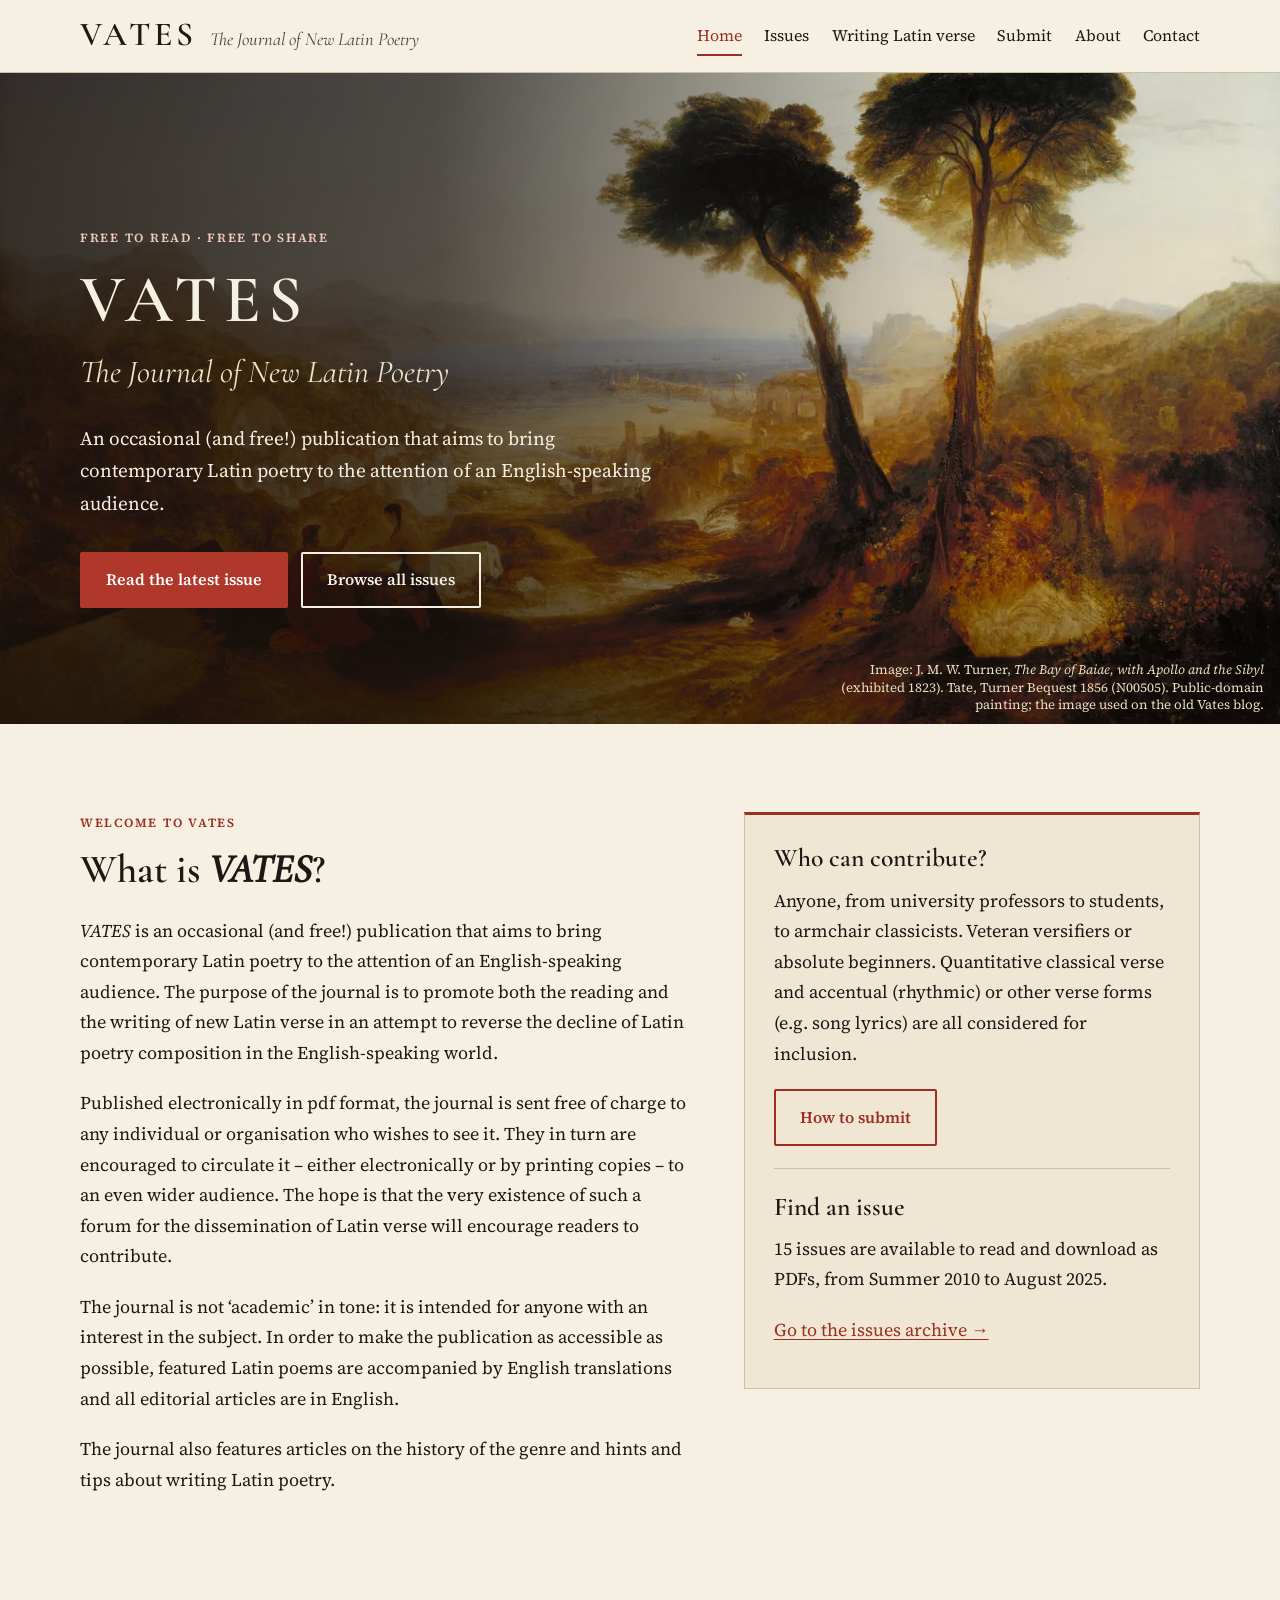
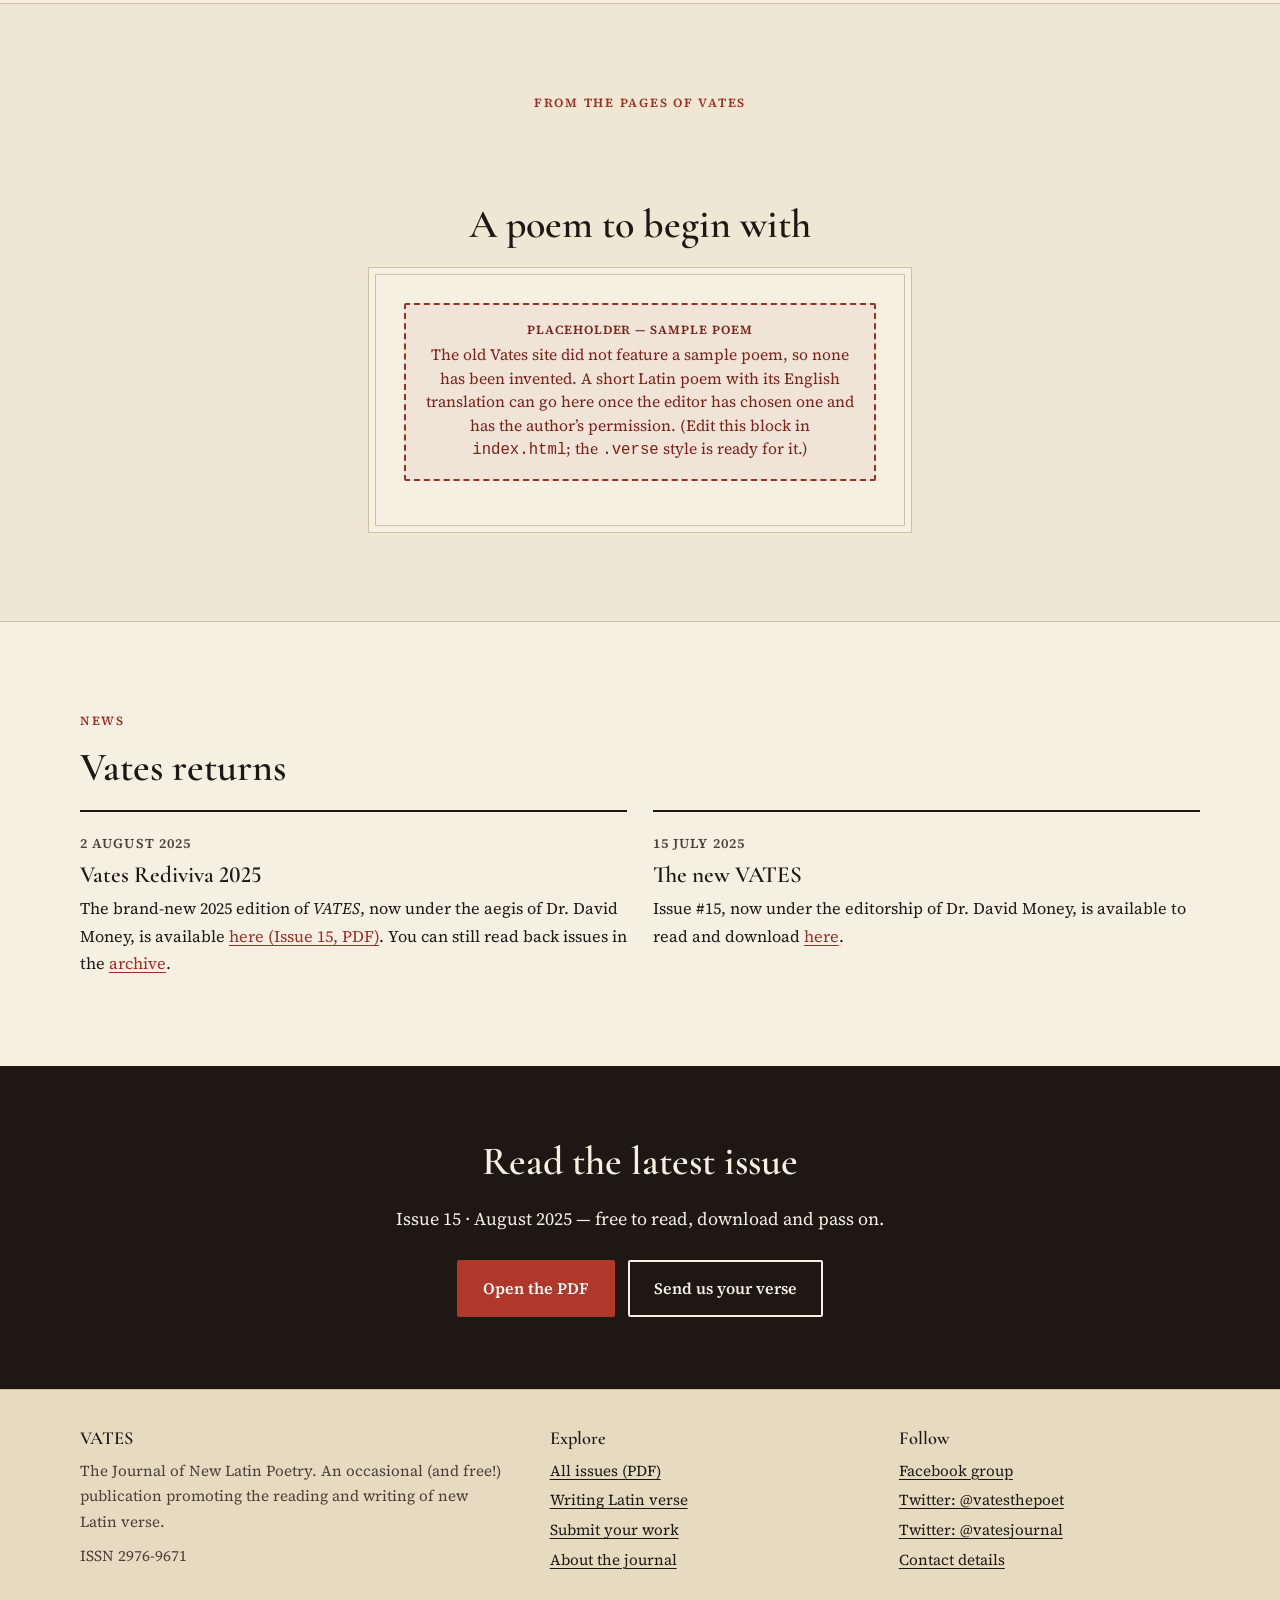
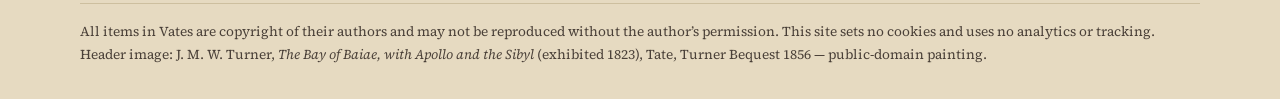
==== index.html @ af4d4848 "Initial commit: VATES static site" ====
<!doctype html>
<html lang="en">
<head>
<meta charset="utf-8">
<meta name="viewport" content="width=device-width, initial-scale=1">
<title>VATES: The Journal of New Latin Poetry</title>
<meta name="description" content="VATES is an occasional, free journal bringing contemporary Latin poetry to an English-speaking audience. Read and download every issue as a PDF.">
<meta property="og:title" content="VATES: The Journal of New Latin Poetry">
<meta property="og:description" content="VATES is an occasional, free journal bringing contemporary Latin poetry to an English-speaking audience. Read and download every issue as a PDF.">
<meta property="og:type" content="website">
<meta property="og:image" content="img/baiae-og.jpg">
<meta name="theme-color" content="#9c2f22">
<link rel="icon" href="favicon.svg" type="image/svg+xml">
<link rel="preload" href="fonts/CormorantGaramond-normal-600-latin.woff2" as="font" type="font/woff2" crossorigin>
<link rel="stylesheet" href="css/style.css">
</head>
<body>
<a class="skip" href="#main">Skip to content</a>
<header class="site-header">
  <div class="wrap">
    <a class="brand" href="index.html" aria-label="VATES: The Journal of New Latin Poetry — home"><b>VATES</b><span>The Journal of New Latin Poetry</span></a>
    <nav class="site-nav" aria-label="Main"><ul><li><a href="index.html" aria-current="page">Home</a></li><li><a href="issues.html">Issues</a></li><li><a href="writing-latin-verse.html">Writing Latin verse</a></li><li><a href="contribute.html">Submit</a></li><li><a href="about.html">About</a></li><li><a href="contact.html">Contact</a></li></ul></nav>
  </div>
</header>

<main id="main">
<section class="hero" aria-labelledby="hero-title">
  <picture>
    <source type="image/webp" srcset="img/baiae-800.webp 800w, img/baiae-1600.webp 1600w, img/baiae-2400.webp 2400w" sizes="100vw">
    <img class="bg" src="img/baiae-1600.jpg" srcset="img/baiae-800.jpg 800w, img/baiae-1600.jpg 1600w, img/baiae-2400.jpg 2400w" sizes="100vw" alt="" width="2400" height="1470" fetchpriority="high">
  </picture>
  <div class="wrap">
    <p class="eyebrow">Free to read &middot; Free to share</p>
    <h1 id="hero-title">VATES</h1>
    <p class="sub">The Journal of New Latin Poetry</p>
    <p class="lede">An occasional (and free!) publication that aims to bring contemporary Latin poetry to the attention of an English-speaking audience.</p>
    <div class="btns">
      <a class="btn" href="issues/vates-issue-15.pdf" data-latest-link>Read the latest issue</a>
      <a class="btn ghost" href="issues.html">Browse all issues</a>
    </div>
  </div>
  <p class="credit">Image: J.&nbsp;M.&nbsp;W. Turner, <em>The Bay of Baiae, with Apollo and the Sibyl</em> (exhibited 1823). Tate, Turner Bequest 1856 (N00505). Public-domain painting; the image used on the old Vates blog.</p>
</section>

<section class="section" id="what">
  <div class="wrap two-col">
    <div>
      <p class="eyebrow">Welcome to VATES</p>
      <h2>What is <em>VATES</em>?</h2>
      <p><em>VATES</em> is an occasional (and free!) publication that aims to bring contemporary Latin poetry to the attention of an English-speaking audience. The purpose of the journal is to promote both the reading and the writing of new Latin verse in an attempt to reverse the decline of Latin poetry composition in the English-speaking world.</p>
      <p>Published electronically in pdf format, the journal is sent free of charge to any individual or organisation who wishes to see it. They in turn are encouraged to circulate it &ndash; either electronically or by printing copies &ndash; to an even wider audience. The hope is that the very existence of such a forum for the dissemination of Latin verse will encourage readers to contribute.</p>
      <p>The journal is not &lsquo;academic&rsquo; in tone: it is intended for anyone with an interest in the subject. In order to make the publication as accessible as possible, featured Latin poems are accompanied by English translations and all editorial articles are in English.</p>
      <p>The journal also features articles on the history of the genre and hints and tips about writing Latin poetry.</p>
    </div>
    <aside class="panel" aria-labelledby="who">
      <h3 id="who">Who can contribute?</h3>
      <p>Anyone, from university professors to students, to armchair classicists. Veteran versifiers or absolute beginners. Quantitative classical verse and accentual (rhythmic) or other verse forms (e.g. song lyrics) are all considered for inclusion.</p>
      <p><a class="btn ghost" href="contribute.html">How to submit</a></p>
      <hr style="border:0;border-top:1px solid var(--rule);margin:1.4rem 0">
      <h3>Find an issue</h3>
      <p><span data-issue-count>15</span> issues are available to read and download as PDFs, from Summer&nbsp;2010 to August&nbsp;2025.</p>
      <p><a href="issues.html">Go to the issues archive &rarr;</a></p>
    </aside>
  </div>
</section>

<section class="section tinted" id="sample" aria-labelledby="sample-h">
  <div class="wrap">
    <div class="prose" style="text-align:center">
      <p class="eyebrow">From the pages of Vates</p>
      <h2 id="sample-h">A poem to begin with</h2>
    </div>
    <div class="verse-frame">
      <div class="placeholder">
        <b>Placeholder &mdash; sample poem</b>
        The old Vates site did not feature a sample poem, so none has been invented. A short Latin poem with its English translation can go here once the editor has chosen one and has the author&rsquo;s permission. (Edit this block in <code>index.html</code>; the <code>.verse</code> style is ready for it.)
      </div>
    </div>
  </div>
</section>

<section class="section" id="news" aria-labelledby="news-h">
  <div class="wrap">
    <p class="eyebrow">News</p>
    <h2 id="news-h">Vates returns</h2>
    <ul class="news">
      <li>
        <time datetime="2025-08-02">2 August 2025</time>
        <h3>Vates Rediviva 2025</h3>
        <p>The brand-new 2025 edition of <em>VATES</em>, now under the aegis of Dr.&nbsp;David Money, is available <a href="issues/vates-issue-15.pdf">here (Issue&nbsp;15, PDF)</a>. You can still read back issues in the <a href="issues.html">archive</a>.</p>
      </li>
      <li>
        <time datetime="2025-07-15">15 July 2025</time>
        <h3>The new VATES</h3>
        <p>Issue&nbsp;#15, now under the editorship of Dr.&nbsp;David Money, is available to read and download <a href="issues/vates-issue-15.pdf">here</a>.</p>
      </li>
    </ul>
  </div>
</section>

<section class="cta-band">
  <div class="wrap">
    <h2>Read the latest issue</h2>
    <p><span data-latest-label>Issue 15 &middot; August 2025</span> &mdash; free to read, download and pass on.</p>
    <div class="btns">
      <a class="btn" href="issues/vates-issue-15.pdf" data-latest-link>Open the PDF</a>
      <a class="btn ghost" href="contribute.html">Send us your verse</a>
    </div>
  </div>
</section>
</main>
<footer class="site-footer">
  <div class="wrap">
    <div>
      <h2>VATES</h2>
      <p>The Journal of New Latin Poetry. An occasional (and free!) publication promoting the reading and writing of new Latin verse.</p>
      <p>ISSN 2976-9671</p>
    </div>
    <div>
      <h2>Explore</h2>
      <ul>
        <li><a href="issues.html">All issues (PDF)</a></li>
        <li><a href="writing-latin-verse.html">Writing Latin verse</a></li>
        <li><a href="contribute.html">Submit your work</a></li>
        <li><a href="about.html">About the journal</a></li>
      </ul>
    </div>
    <div>
      <h2>Follow</h2>
      <ul>
        <li><a href="https://www.facebook.com/groups/vates/">Facebook group</a></li>
        <li><a href="https://x.com/vatesthepoet">Twitter: @vatesthepoet</a></li>
        <li><a href="https://x.com/vatesjournal">Twitter: @vatesjournal</a></li>
        <li><a href="contact.html">Contact details</a></li>
      </ul>
    </div>
    <p class="small">All items in Vates are copyright of their authors and may not be reproduced without the author&rsquo;s permission. This site sets no cookies and uses no analytics or tracking. Header image: J.&nbsp;M.&nbsp;W. Turner, <em>The Bay of Baiae, with Apollo and the Sibyl</em> (exhibited 1823), Tate, Turner Bequest 1856 &mdash; public-domain painting.</p>
  </div>
</footer>
<script src="js/issues-data.js"></script>
<script src="js/site.js"></script>
</body>
</html>
---- css/style.css ----
/* VATES — The Journal of New Latin Poetry
   Hand-written CSS, no framework, no external requests. */
@import url("fonts.css");

:root {
  --paper: #f6f0e3;
  --paper-2: #efe6d3;       /* slightly deeper panels */
  --paper-3: #e6dac1;
  --ink: #1d1814;           /* deep ink */
  --ink-soft: #4a4038;      /* secondary text, 8.5:1 on paper */
  --rule: #cdbf9f;
  --accent: #9c2f22;        /* Pompeian red, 6.6:1 on paper */
  --accent-deep: #7a2218;
  --on-dark: #f6f0e3;
  --head: "Cormorant Garamond", "Iowan Old Style", "Palatino Linotype", Palatino, Georgia, serif;
  --body: "Source Serif 4", "Iowan Old Style", Charter, Georgia, serif;
  --measure: 40rem;
  --wide: 70rem;
}

*, *::before, *::after { box-sizing: border-box; }
html { -webkit-text-size-adjust: 100%; scroll-behavior: smooth; }
body {
  margin: 0;
  background: var(--paper);
  color: var(--ink);
  font-family: var(--body);
  font-size: 1.125rem;
  line-height: 1.7;
  font-optical-sizing: auto;
  text-rendering: optimizeLegibility;
  min-height: 100vh;
  display: flex;
  flex-direction: column;
}
main { flex: 1 0 auto; }
img { max-width: 100%; height: auto; display: block; }
a { color: var(--accent); text-underline-offset: 0.18em; text-decoration-thickness: 1px; }
a:hover { color: var(--accent-deep); text-decoration-thickness: 2px; }
:focus-visible { outline: 3px solid var(--accent); outline-offset: 3px; border-radius: 2px; }

h1, h2, h3, h4 { font-variant-numeric: lining-nums; font-family: var(--head); font-weight: 600; line-height: 1.15; margin: 0 0 0.5em; color: var(--ink); }
h1 { font-size: clamp(2.6rem, 6vw, 4.2rem); }
h2 { font-size: clamp(1.9rem, 3.4vw, 2.5rem); }
h3 { font-size: 1.6rem; }
p { margin: 0 0 1.1em; }
.eyebrow {
  font-family: var(--body); font-size: 0.78rem; font-weight: 600;
  letter-spacing: 0.14em; text-transform: uppercase; color: var(--accent); margin: 0 0 0.8rem;
}
.skip { position: absolute; left: -999px; top: 0; background: var(--ink); color: var(--paper); padding: .6rem 1rem; z-index: 100; }
.skip:focus { left: 0; }

.wrap { width: min(100% - 2.5rem, var(--wide)); margin-inline: auto; }
.prose { width: min(100% - 2.5rem, var(--measure)); margin-inline: auto; }
.section { padding: clamp(3rem, 7vw, 5.5rem) 0; }
.section + .section { border-top: 1px solid var(--rule); }
.tinted { background: var(--paper-2); }

/* ---------- Header ---------- */
.site-header { border-bottom: 1px solid var(--rule); background: var(--paper); }
.site-header .wrap { display: flex; flex-wrap: wrap; align-items: center; justify-content: space-between; gap: .6rem 2rem; padding: 1rem 0; }
.brand { text-decoration: none; color: var(--ink); display: flex; align-items: baseline; gap: .8rem; flex-wrap: wrap; }
.brand b { font-family: var(--head); font-size: 2.1rem; font-weight: 600; letter-spacing: .12em; line-height: 1; }
.brand span { font-family: var(--head); font-style: italic; font-size: 1.15rem; color: var(--ink-soft); }
.brand:hover { color: var(--accent); }
.site-nav ul { list-style: none; margin: 0; padding: 0; display: flex; flex-wrap: wrap; gap: .1rem 1.4rem; }
.site-nav a { display: inline-block; padding: .35rem 0; text-decoration: none; color: var(--ink); font-size: 1rem; border-bottom: 2px solid transparent; }
.site-nav a:hover { color: var(--accent); border-bottom-color: var(--rule); }
.site-nav a[aria-current="page"] { color: var(--accent); border-bottom-color: var(--accent); }

/* ---------- Hero ---------- */
.hero {
  position: relative; isolation: isolate; color: var(--on-dark);
  background: #2a2018; overflow: hidden;
}
.hero picture, .hero img.bg { position: absolute; inset: 0; width: 100%; height: 100%; z-index: -2; }
.hero img.bg { object-fit: cover; object-position: 50% 62%; }
.hero::after {
  content: ""; position: absolute; inset: 0; z-index: -1;
  background:
    linear-gradient(90deg, rgba(24,15,10,.84) 0%, rgba(24,15,10,.70) 34%, rgba(24,15,10,.10) 72%, rgba(24,15,10,0) 100%),
    linear-gradient(0deg, rgba(24,15,10,.5), rgba(24,15,10,0) 30%);
}
.hero .wrap { padding: clamp(4.5rem, 12vw, 10rem) 0 clamp(4rem, 9vw, 7.5rem); }
.hero h1 { color: var(--on-dark); letter-spacing: .1em; margin-bottom: .1em; }
.hero .sub { font-family: var(--head); font-style: italic; font-size: clamp(1.4rem, 3vw, 2rem); margin: 0 0 1.4rem; color: #f0e2c4; }
.hero .lede { max-width: 36rem; font-size: 1.2rem; margin-bottom: 2rem; color: var(--on-dark); }
.hero .eyebrow { color: #f1c9bd; }
.credit { font-size: .82rem; color: var(--ink-soft); }
.hero .credit { position: absolute; right: 1rem; bottom: .6rem; color: #e9dcc0; max-width: 28rem; text-align: right; line-height: 1.35; margin: 0; }
.hero .credit a { color: #f3e3c0; }

.btns { display: flex; flex-wrap: wrap; gap: .8rem; }
.btn {
  display: inline-block; padding: .8rem 1.5rem; border: 2px solid var(--accent);
  background: var(--accent); color: #fff; text-decoration: none; font-weight: 600; font-size: 1rem;
  border-radius: 2px; transition: background .15s, color .15s;
}
.btn:hover { background: var(--accent-deep); border-color: var(--accent-deep); color: #fff; }
.btn.ghost { background: transparent; color: var(--accent); }
.btn.ghost:hover { background: var(--accent); color: #fff; }
.hero .btn.ghost { color: var(--on-dark); border-color: var(--on-dark); }
.hero .btn.ghost:hover { background: var(--on-dark); color: var(--ink); }
.hero .btn:not(.ghost) { background: #b0382a; border-color: #b0382a; }
.hero .btn:not(.ghost):hover { background: #c4432f; border-color: #c4432f; }

/* ---------- Page heading ---------- */
.page-head { padding: clamp(3rem, 7vw, 5rem) 0 clamp(1.5rem, 3vw, 2.5rem); }
.page-head h1 { margin-bottom: .25em; }
.page-head .lede { font-size: 1.25rem; color: var(--ink-soft); max-width: 40rem; margin: 0; }

/* ornament rule */
.orn { display: flex; align-items: center; gap: 1rem; color: var(--accent); margin: 2.2rem auto; width: min(100% - 2.5rem, 14rem); }
.orn::before, .orn::after { content: ""; flex: 1; height: 1px; background: var(--rule); }
.orn i { width: .55rem; height: .55rem; background: var(--accent); transform: rotate(45deg); display: block; }

/* ---------- Home layout ---------- */
.two-col { display: grid; gap: 3rem; grid-template-columns: 1.35fr 1fr; align-items: start; }
.two-col h2 { margin-bottom: .6em; }
.drop::first-letter { font-family: var(--head); font-weight: 600; font-size: 4.3rem; line-height: .8; float: left; padding: .35rem .6rem 0 0; color: var(--accent); }
.panel { background: var(--paper-2); border: 1px solid var(--rule); border-top: 3px solid var(--accent); padding: 1.8rem 1.8rem 1.4rem; }
.panel h3 { margin-top: 0; }

.verse-frame {
  max-width: 34rem; margin: 0 auto; padding: 2.2rem 2.2rem 1.8rem;
  border: 1px solid var(--rule); background: var(--paper); text-align: center; position: relative;
}
.verse-frame::before { content: ""; position: absolute; inset: 6px; border: 1px solid var(--rule); pointer-events: none; }
.verse { font-family: var(--head); font-style: italic; font-size: 1.55rem; line-height: 1.5; color: var(--ink); }
.placeholder { margin: 0 0 1.4rem;
  border: 2px dashed var(--accent); background: rgba(156,47,34,.06); color: var(--accent-deep);
  padding: 1rem 1.2rem; font-size: .98rem; line-height: 1.5; border-radius: 2px;
}
.placeholder b { text-transform: uppercase; letter-spacing: .08em; font-size: .78rem; display: block; margin-bottom: .2rem; }

.news { list-style: none; margin: 0; padding: 0; display: grid; gap: 1.6rem; grid-template-columns: repeat(auto-fit, minmax(17rem, 1fr)); }
.news li { border-top: 2px solid var(--ink); padding-top: .9rem; }
.news time { font-size: .85rem; letter-spacing: .08em; text-transform: uppercase; color: var(--ink-soft); font-weight: 600; }
.news h3 { margin: .3rem 0 .4rem; font-size: 1.45rem; }
.news p { margin: 0; font-size: 1.02rem; }

/* ---------- Issues ---------- */
.issue-grid { list-style: none; margin: 0; padding: 0; display: grid; gap: 1.6rem; grid-template-columns: repeat(auto-fill, minmax(15.5rem, 1fr)); }
.issue {
  background: var(--paper-2); border: 1px solid var(--rule); display: flex; flex-direction: column;
  transition: transform .15s, box-shadow .15s; height: 100%;
}
.issue:hover { transform: translateY(-3px); box-shadow: 0 8px 22px rgba(60,40,20,.14); }
.plate {
  position: relative; text-align: center; padding: 1.6rem 1rem 1.3rem; color: var(--on-dark);
  background: linear-gradient(160deg, #2b211a, #1d1814); border-bottom: 3px solid var(--accent);
}
.plate::before { content: ""; position: absolute; inset: 7px; border: 1px solid rgba(246,240,227,.28); pointer-events: none; }
.plate .w { font-family: var(--head); letter-spacing: .28em; font-size: .95rem; text-indent: .28em; color: #e8d6b0; display: block; }
.plate .num { font-variant-numeric: lining-nums; font-family: var(--head); font-weight: 600; font-size: 3.6rem; line-height: 1.05; display: block; margin: .25rem 0 .1rem; }
.plate .arabic { font-size: .85rem; letter-spacing: .12em; text-transform: uppercase; color: #e8d6b0; display: block; }
.issue .meta { padding: 1.1rem 1.2rem 1.3rem; display: flex; flex-direction: column; gap: .15rem; flex: 1; }
.issue h3 { font-size: 1.45rem; margin: 0; }
.issue .when { color: var(--ink-soft); font-size: 1rem; margin: 0; }
.issue .by { color: var(--ink-soft); font-size: .88rem; margin: 0 0 .9rem; }
.issue .btn { margin-top: auto; text-align: center; padding: .6rem 1rem; font-size: .95rem; }
.issue.latest { border-color: var(--accent); }
.badge { display: inline-block; font-size: .72rem; font-weight: 600; letter-spacing: .1em; text-transform: uppercase; color: #fff; background: var(--accent); padding: .1rem .55rem; margin-bottom: .4rem; align-self: flex-start; }
.issue.is-placeholder { background: transparent; border: 2px dashed var(--accent); }
.issue.is-placeholder .plate { background: repeating-linear-gradient(135deg, var(--paper-2), var(--paper-2) 10px, var(--paper) 10px, var(--paper) 20px); color: var(--accent-deep); border-bottom: 2px dashed var(--accent); }
.issue.is-placeholder .plate::before { border-color: var(--rule); }
.issue.is-placeholder .plate .w, .issue.is-placeholder .plate .arabic { color: var(--accent-deep); }
.issue.is-placeholder .meta p { color: var(--accent-deep); font-size: .95rem; line-height: 1.45; }

/* ---------- Content blocks ---------- */
.prose h2 { margin-top: 2.2em; }
.prose h3 { margin-top: 1.8em; }
.prose ul, .prose ol { padding-left: 1.3rem; margin: 0 0 1.2em; }
.prose li { margin-bottom: .5em; }
.prose blockquote { margin: 1.6rem 0; padding: .2rem 0 .2rem 1.4rem; border-left: 3px solid var(--accent); font-family: var(--head); font-style: italic; font-size: 1.4rem; line-height: 1.45; }
.prose blockquote footer { font-family: var(--body); font-style: normal; font-size: .9rem; color: var(--ink-soft); margin-top: .5rem; }
.source-note { font-size: .88rem; color: var(--ink-soft); border-top: 1px solid var(--rule); padding-top: .8rem; margin-top: 2.2rem; }

.reading-list { list-style: none; padding: 0 !important; margin: 0 0 1.5rem; }
.reading-list li { display: grid; grid-template-columns: 1fr auto; gap: .2rem 1.2rem; padding: 1rem 0; border-bottom: 1px solid var(--rule); margin: 0; align-items: baseline; }
.reading-list h3, .reading-list h4 { margin: 0; font-size: 1.35rem; }
.reading-list p { margin: .1rem 0 0; font-size: 1rem; color: var(--ink-soft); grid-column: 1; }
.reading-list .where { grid-column: 2; grid-row: 1 / span 2; align-self: center; text-align: right; font-size: .95rem; white-space: nowrap; }

.contact-card { background: var(--paper-2); border: 1px solid var(--rule); border-left: 4px solid var(--accent); padding: 1.6rem 1.8rem; margin-bottom: 1.6rem; }
.contact-card h2, .contact-card h3 { margin-top: 0; font-size: 1.6rem; }
.contact-card p:last-child { margin-bottom: 0; }
.contact-card dl { margin: 0; }
.contact-card dt { font-weight: 600; margin-top: .8rem; font-size: .8rem; letter-spacing: .1em; text-transform: uppercase; color: var(--ink-soft); }
.contact-card dd { margin: 0; overflow-wrap: anywhere; }
.verbatim { font-family: var(--body); background: var(--paper); border: 1px solid var(--rule); padding: 1rem 1.2rem; font-size: 1rem; line-height: 1.6; }
.note-line { font-size: .92rem; color: var(--ink-soft); }

.cta-band { background: var(--ink); color: var(--on-dark); text-align: center; padding: clamp(3rem, 6vw, 4.5rem) 0; }
.cta-band h2 { color: var(--on-dark); }
.cta-band p { max-width: 34rem; margin-inline: auto; margin-bottom: 1.6rem; }
.cta-band .btns { justify-content: center; }
.cta-band .btn.ghost { color: var(--on-dark); border-color: var(--on-dark); }
.cta-band .btn.ghost:hover { background: var(--on-dark); color: var(--ink); }
.cta-band .btn:not(.ghost) { background: #b0382a; border-color: #b0382a; }

/* ---------- Footer ---------- */
.site-footer { background: var(--paper-3); border-top: 1px solid var(--rule); font-size: .95rem; color: var(--ink-soft); padding: 2.4rem 0 1.8rem; }
.site-footer .wrap { display: grid; gap: 1.6rem 3rem; grid-template-columns: 1.4fr 1fr 1fr; }
.site-footer h2 { font-size: 1.15rem; margin-bottom: .5rem; }
.site-footer ul { list-style: none; margin: 0; padding: 0; }
.site-footer li { margin-bottom: .25rem; }
.site-footer a { color: var(--ink); }
.site-footer a:hover { color: var(--accent); }
.site-footer .small { grid-column: 1 / -1; border-top: 1px solid var(--rule); padding-top: 1rem; font-size: .85rem; }
.site-footer p { margin: 0 0 .5em; }

/* ---------- Responsive ---------- */
@media (max-width: 52rem) {
  .two-col { grid-template-columns: 1fr; gap: 2rem; }
  .site-footer .wrap { grid-template-columns: 1fr; }
  .hero::after { background: linear-gradient(0deg, rgba(20,13,9,.88), rgba(20,13,9,.62)); }
  .hero .credit { position: static; text-align: left; padding: 0 1.25rem 1rem; max-width: none; }
  .reading-list li { grid-template-columns: 1fr; }
  .reading-list .where { grid-column: 1; grid-row: auto; text-align: left; margin-top: .3rem; }
}
@media (max-width: 34rem) {
  body { font-size: 1.06rem; }
  .brand b { font-size: 1.8rem; }
  .brand span { font-size: 1.05rem; }
  .site-nav ul { gap: .1rem 1.1rem; }
  .issue-grid { grid-template-columns: repeat(2, 1fr); gap: 1rem; }
  .plate .num { font-size: 2.6rem; }
  .issue h3 { font-size: 1.35rem; }
  .issue .btn { padding: .55rem .5rem; }
  .issue.is-placeholder { grid-column: 1 / -1; }
  .issue .meta { padding: .9rem .8rem 1rem; }
  .verse-frame { padding: 1.6rem 1.2rem; }
}
@media (max-width: 21rem) { .issue-grid { grid-template-columns: 1fr; } }
@media (prefers-reduced-motion: reduce) { html { scroll-behavior: auto; } .issue, .btn { transition: none; } .issue:hover { transform: none; } }
@media print { .site-nav, .hero::after, .btns, .site-footer { display: none; } body { background: #fff; } }
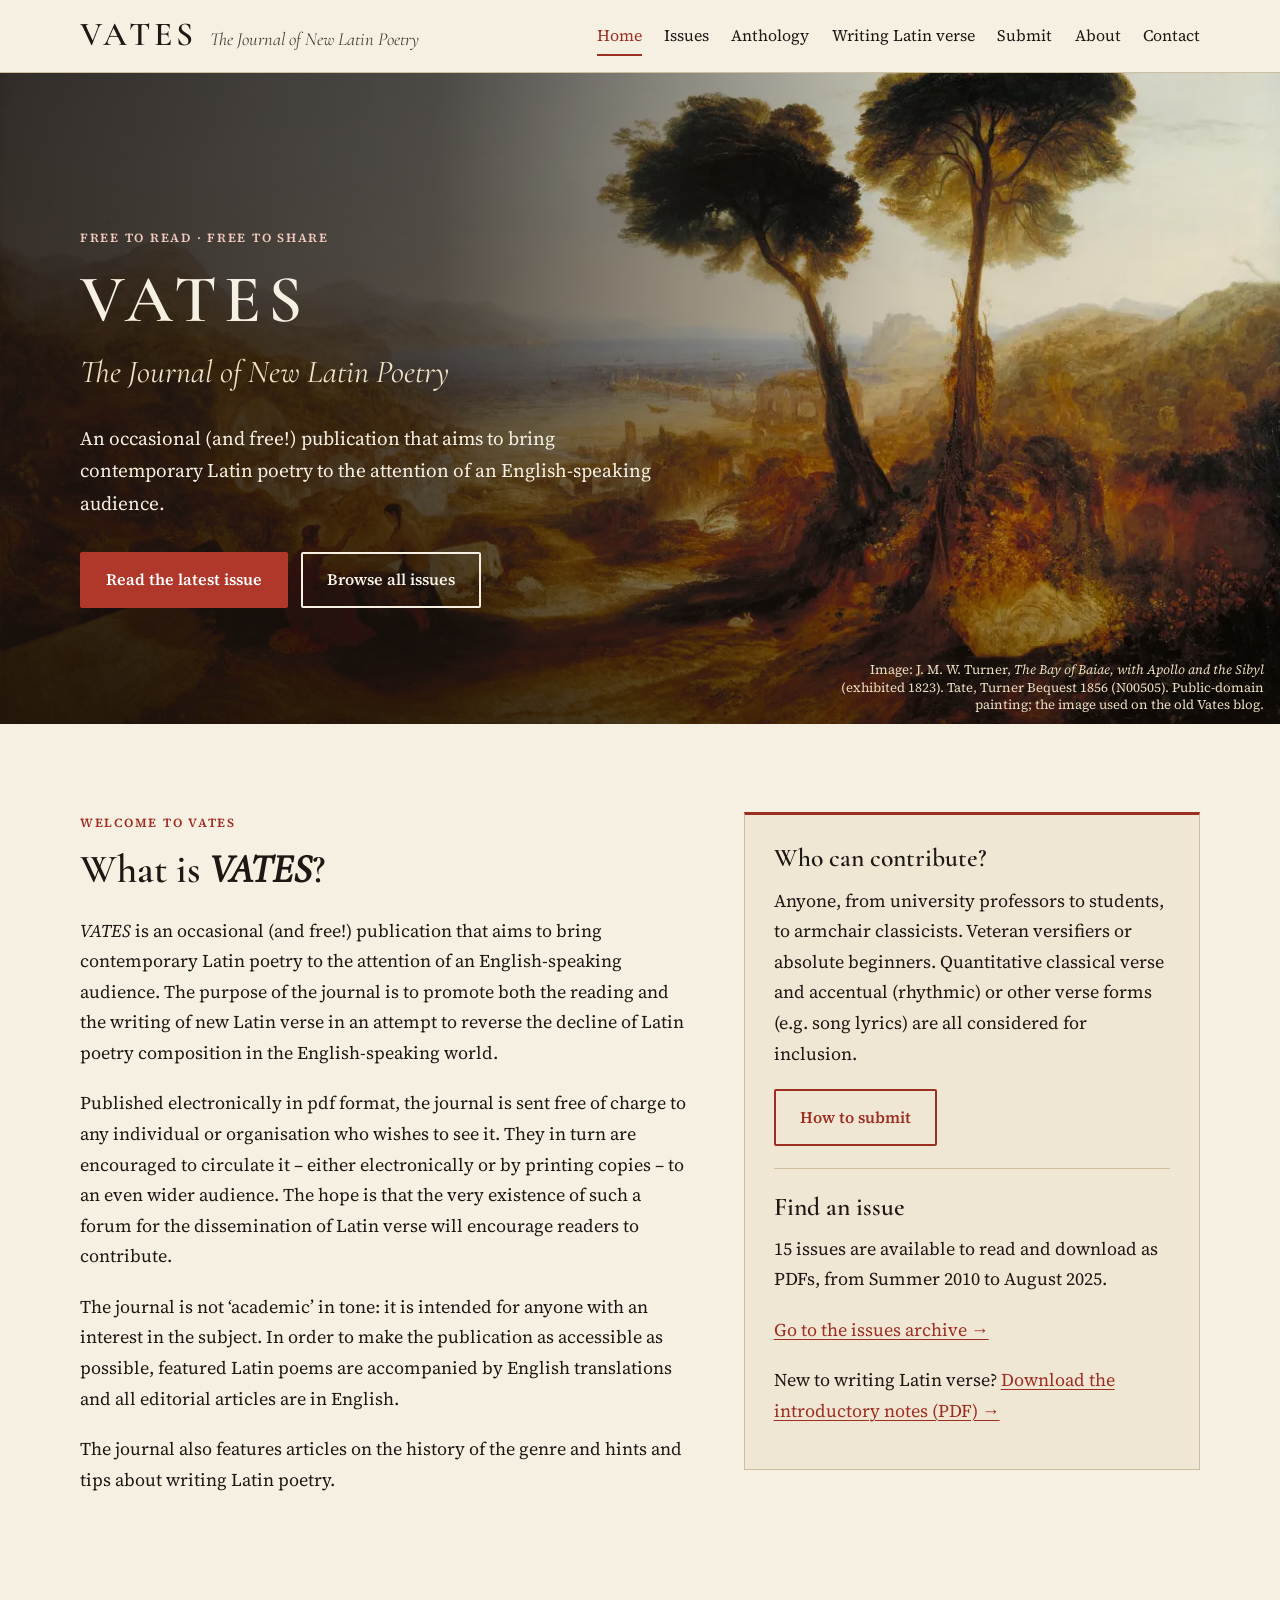
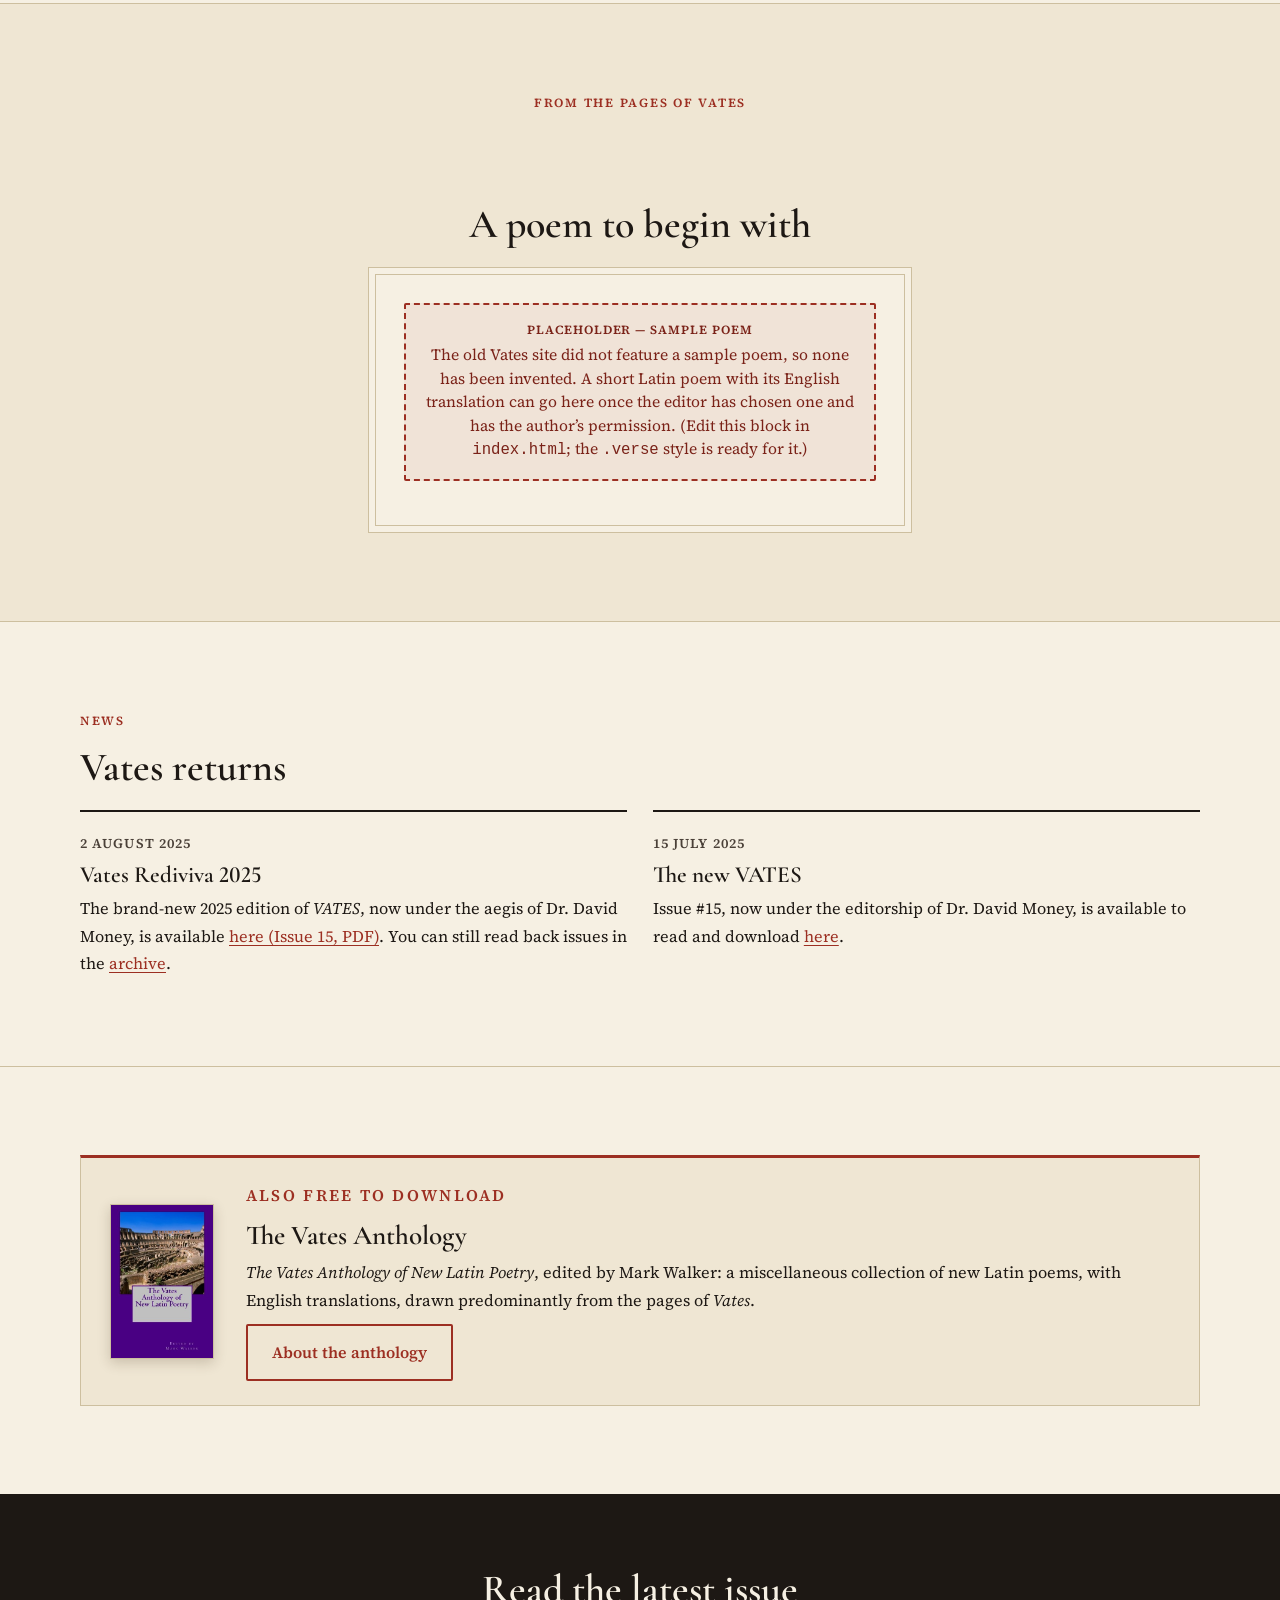
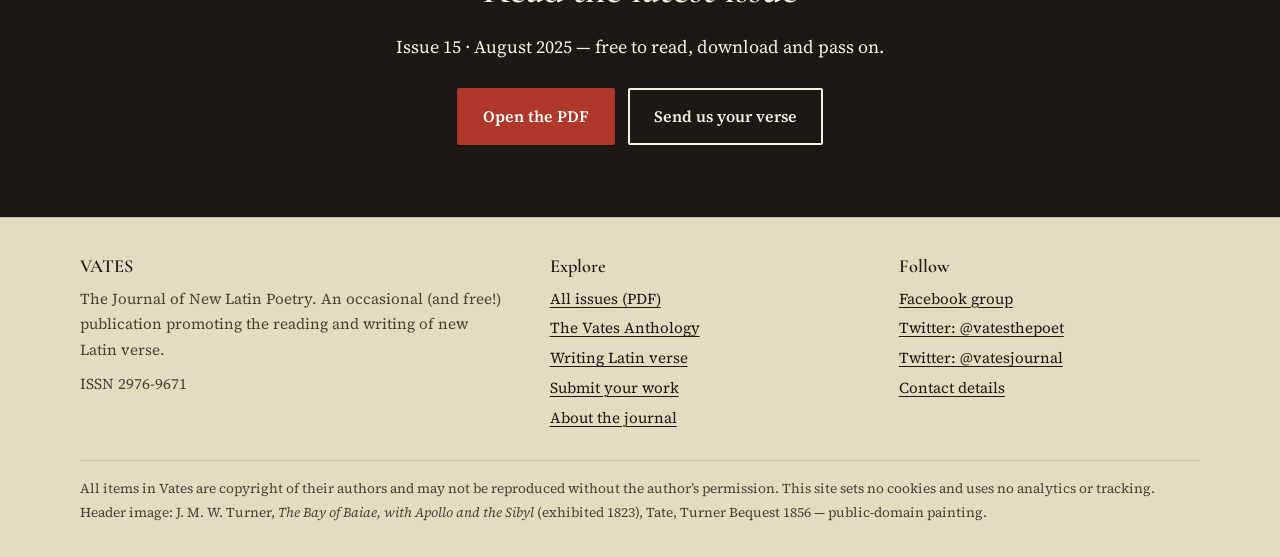
==== commit 93c83f7b: "Add Vates Anthology page + PDF; add introductory-notes PDF to Writing Latin verse; nav/footer/home l" ====
--- a/index.html
+++ b/index.html
@@ -19,7 +19,7 @@
 <header class="site-header">
   <div class="wrap">
     <a class="brand" href="index.html" aria-label="VATES: The Journal of New Latin Poetry — home"><b>VATES</b><span>The Journal of New Latin Poetry</span></a>
-    <nav class="site-nav" aria-label="Main"><ul><li><a href="index.html" aria-current="page">Home</a></li><li><a href="issues.html">Issues</a></li><li><a href="writing-latin-verse.html">Writing Latin verse</a></li><li><a href="contribute.html">Submit</a></li><li><a href="about.html">About</a></li><li><a href="contact.html">Contact</a></li></ul></nav>
+    <nav class="site-nav" aria-label="Main"><ul><li><a href="index.html" aria-current="page">Home</a></li><li><a href="issues.html">Issues</a></li><li><a href="anthology.html">Anthology</a></li><li><a href="writing-latin-verse.html">Writing Latin verse</a></li><li><a href="contribute.html">Submit</a></li><li><a href="about.html">About</a></li><li><a href="contact.html">Contact</a></li></ul></nav>
   </div>
 </header>
 
@@ -60,6 +60,7 @@
       <h3>Find an issue</h3>
       <p><span data-issue-count>15</span> issues are available to read and download as PDFs, from Summer&nbsp;2010 to August&nbsp;2025.</p>
       <p><a href="issues.html">Go to the issues archive &rarr;</a></p>
+      <p>New to writing Latin verse? <a href="writing-latin-verse.html#intro-notes">Download the introductory notes (PDF) &rarr;</a></p>
     </aside>
   </div>
 </section>
@@ -98,6 +99,20 @@
   </div>
 </section>
 
+<section class="section" id="anthology" aria-labelledby="anth-h">
+  <div class="wrap">
+    <div class="mini-feature">
+      <img src="img/anthology-cover.jpg" width="333" height="500" alt="Cover of The Vates Anthology of New Latin Poetry">
+      <div>
+        <p class="eyebrow">Also free to download</p>
+        <h2 id="anth-h">The Vates Anthology</h2>
+        <p><em>The Vates Anthology of New Latin Poetry</em>, edited by Mark Walker: a miscellaneous collection of new Latin poems, with English translations, drawn predominantly from the pages of <em>Vates</em>.</p>
+        <p class="links"><a class="btn ghost" href="anthology.html">About the anthology</a></p>
+      </div>
+    </div>
+  </div>
+</section>
+
 <section class="cta-band">
   <div class="wrap">
     <h2>Read the latest issue</h2>
@@ -120,6 +135,7 @@
       <h2>Explore</h2>
       <ul>
         <li><a href="issues.html">All issues (PDF)</a></li>
+        <li><a href="anthology.html">The Vates Anthology</a></li>
         <li><a href="writing-latin-verse.html">Writing Latin verse</a></li>
         <li><a href="contribute.html">Submit your work</a></li>
         <li><a href="about.html">About the journal</a></li>
--- a/css/style.css
+++ b/css/style.css
@@ -236,3 +236,46 @@
 @media (max-width: 21rem) { .issue-grid { grid-template-columns: 1fr; } }
 @media (prefers-reduced-motion: reduce) { html { scroll-behavior: auto; } .issue, .btn { transition: none; } .issue:hover { transform: none; } }
 @media print { .site-nav, .hero::after, .btns, .site-footer { display: none; } body { background: #fff; } }
+
+/* ---------- Anthology ---------- */
+.anth { display: grid; grid-template-columns: minmax(12rem, 20rem) 1fr; gap: 2.5rem 3.5rem; align-items: start; padding-bottom: clamp(3rem, 6vw, 4.5rem); }
+.anth-cover { margin: 0; }
+.anth-cover img { width: 100%; height: auto; border: 1px solid var(--rule); box-shadow: 0 10px 28px rgba(60,40,20,.22); }
+.anth-main h2 { margin-top: 0; }
+.anth-main .lede { color: var(--ink-soft); }
+.dl-box { background: var(--paper-2); border: 1px solid var(--rule); border-left: 4px solid var(--accent); padding: 1.3rem 1.5rem; margin: 1.6rem 0; }
+.dl-box .btn { font-size: 1.1rem; padding: .9rem 1.7rem; }
+.dl-box .note-line { margin: .8rem 0 0; }
+.facts { margin: 0; display: grid; gap: .7rem 2rem; grid-template-columns: repeat(auto-fit, minmax(12rem, 1fr)); }
+.facts dt { font-weight: 600; font-size: .8rem; letter-spacing: .1em; text-transform: uppercase; color: var(--ink-soft); }
+.facts dd { margin: 0; }
+.toc { list-style: none; margin: 0 0 1.6rem; padding: 0; columns: 2 20rem; column-gap: 3rem; }
+.toc li { break-inside: avoid; border-bottom: 1px dotted var(--rule); }
+.toc a { display: flex; justify-content: space-between; gap: 1rem; padding: .3rem 0; text-decoration: none; color: var(--ink); }
+.toc a:hover .n { color: var(--accent); text-decoration: underline; }
+.toc .p { color: var(--ink-soft); font-size: .92rem; white-space: nowrap; font-variant-numeric: tabular-nums; }
+.toc-front, .toc-back { columns: 1; max-width: 34rem; }
+.anth-contents h3 { margin-top: 1.6rem; font-size: 1.5rem; }
+
+.mini-feature { display: grid; grid-template-columns: 6.5rem 1fr; gap: 1.5rem 2rem; align-items: center; background: var(--paper-2); border: 1px solid var(--rule); border-top: 3px solid var(--accent); padding: 1.5rem 1.8rem; }
+.mini-feature img { width: 100%; height: auto; border: 1px solid var(--rule); box-shadow: 0 4px 12px rgba(60,40,20,.2); }
+.mini-feature h2 { font-size: 1.7rem; margin: 0 0 .3em; }
+.mini-feature p { margin: 0 0 .6em; font-size: 1.02rem; }
+.mini-feature .links { margin: 0; }
+
+.guide-dl { background: var(--paper-2); border: 1px solid var(--rule); border-left: 4px solid var(--accent); padding: 1.5rem 1.7rem; margin: 0 0 2.2rem; }
+.guide-dl h2 { margin: 0 0 .3em !important; font-size: 1.8rem; }
+.guide-dl .eyebrow { margin-bottom: .4rem; }
+.guide-dl ul { columns: 2 16rem; column-gap: 2rem; font-size: 1rem; margin: .4rem 0 1.2rem; }
+.guide-dl li { margin-bottom: .25em; break-inside: avoid; }
+.guide-dl .note-line { margin: .8rem 0 0; }
+
+@media (max-width: 52rem) {
+  .anth { grid-template-columns: 1fr; }
+  .anth-cover { max-width: 15rem; margin-inline: auto; }
+}
+@media (max-width: 34rem) {
+  .mini-feature { grid-template-columns: 4.5rem 1fr; padding: 1.2rem; gap: 1rem; }
+  .mini-feature h2 { font-size: 1.45rem; }
+  .dl-box .btn { display: block; text-align: center; }
+}
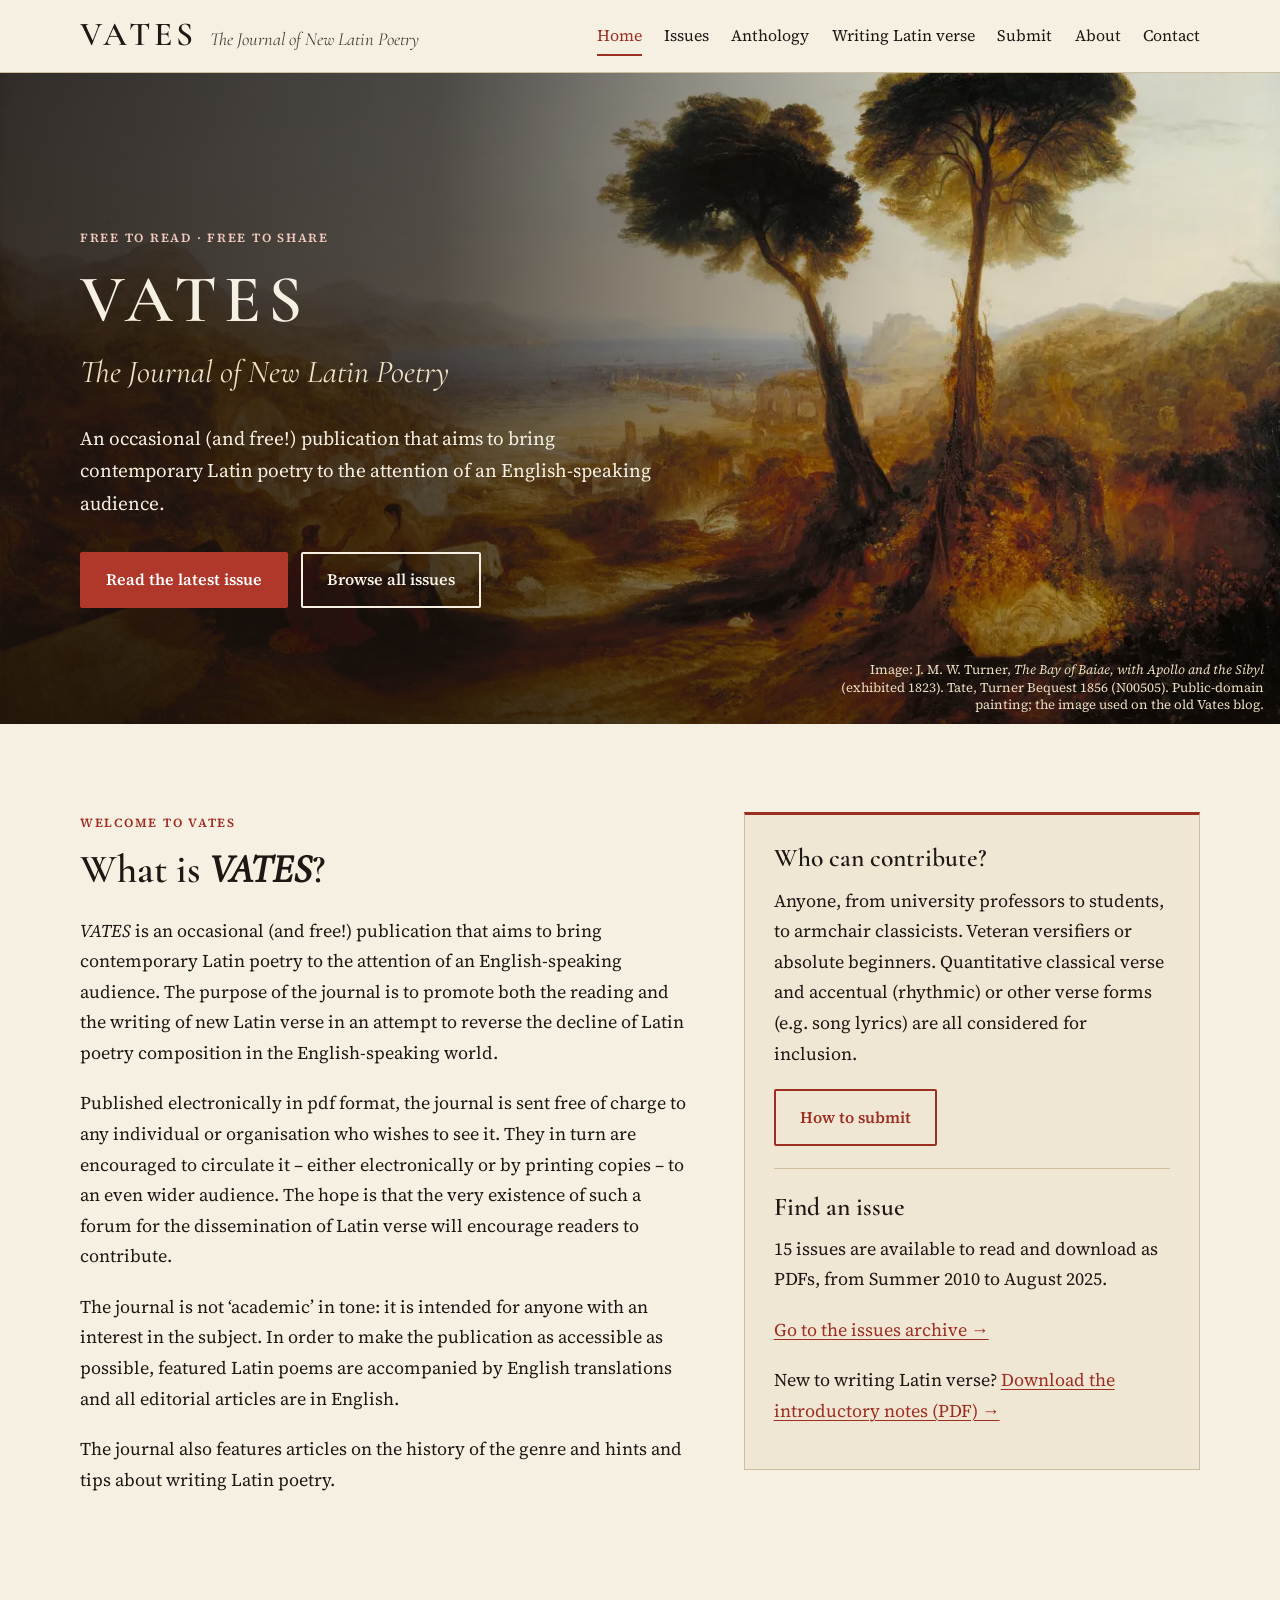
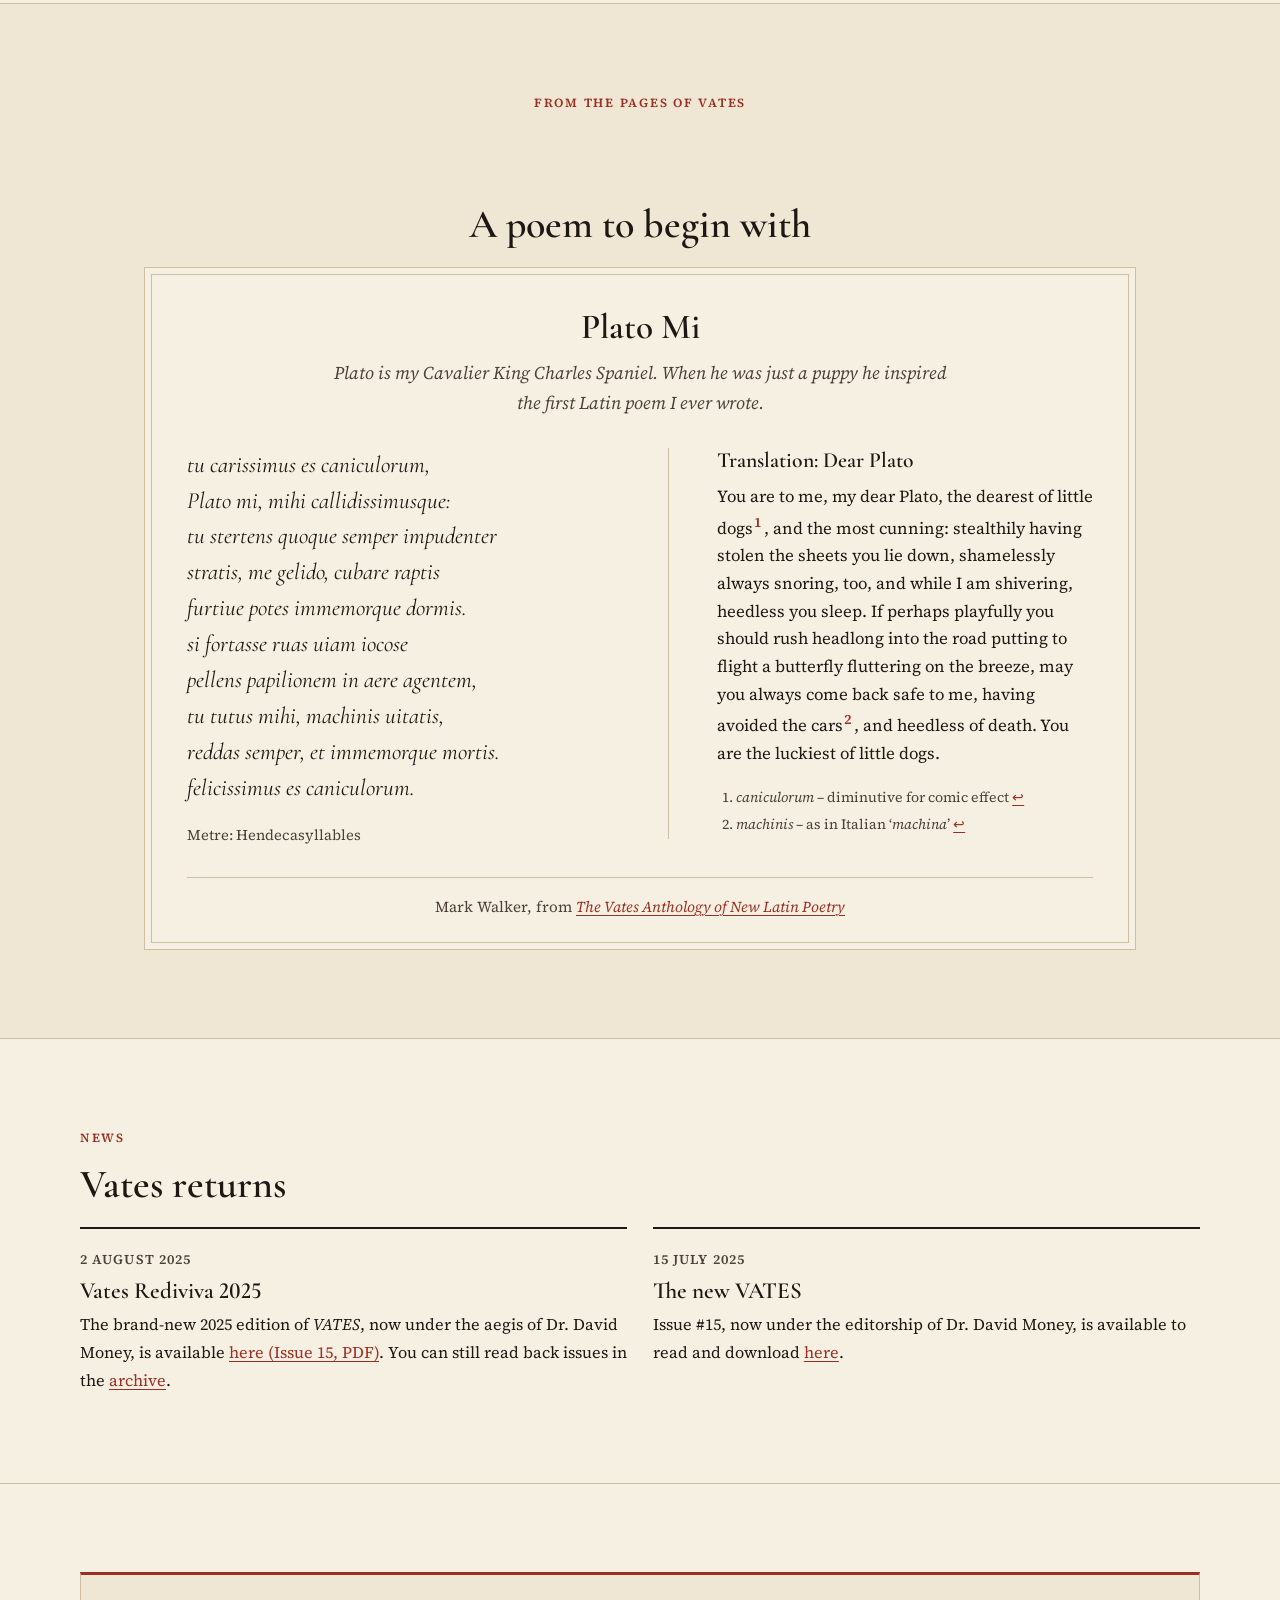
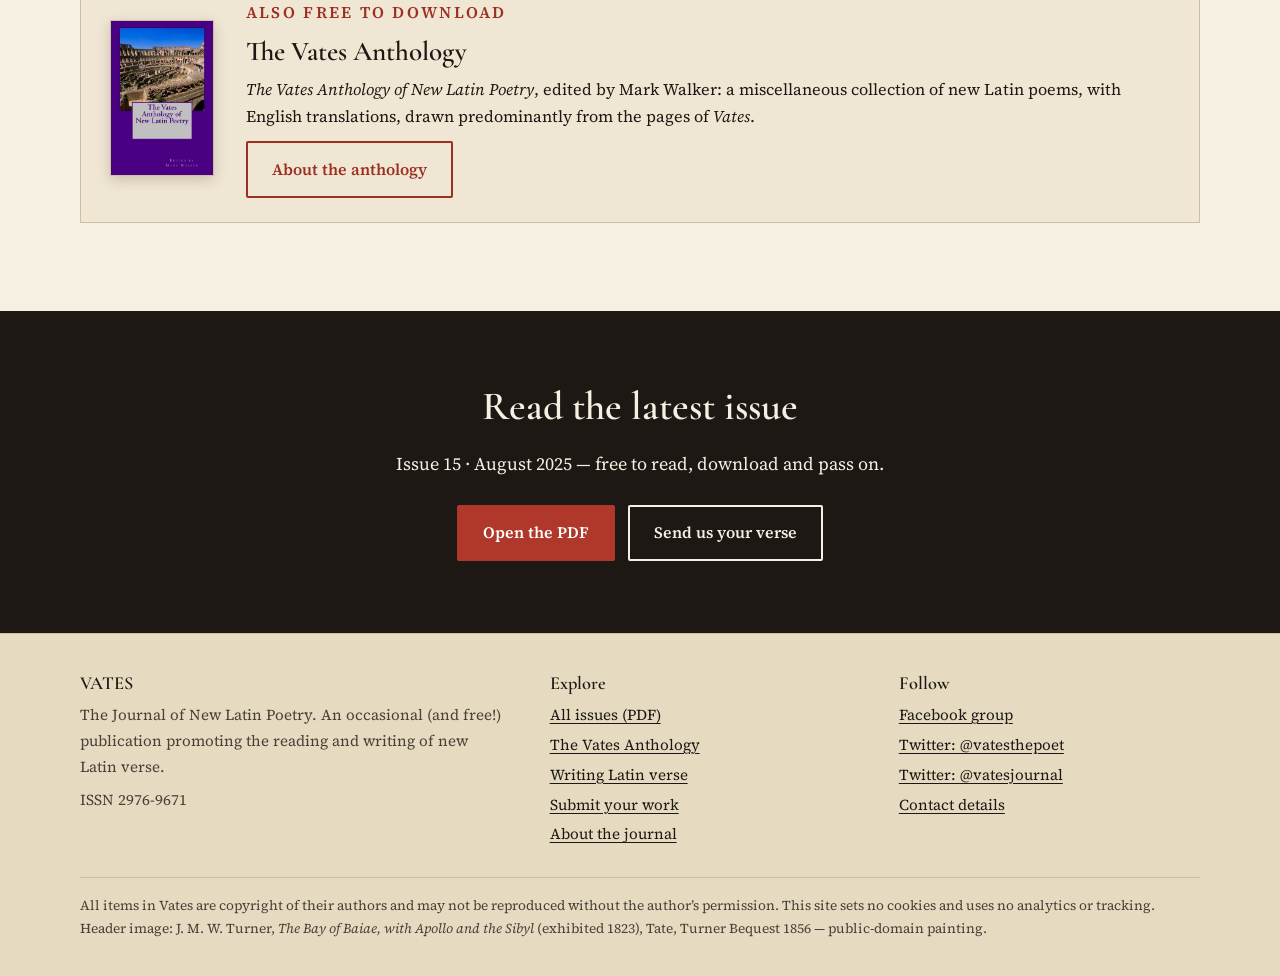
==== commit fd5fa367: "Home page: replace sample-poem placeholder with Plato Mi (from The Vates Anthology)" ====
--- a/index.html
+++ b/index.html
@@ -71,12 +71,36 @@
       <p class="eyebrow">From the pages of Vates</p>
       <h2 id="sample-h">A poem to begin with</h2>
     </div>
-    <div class="verse-frame">
-      <div class="placeholder">
-        <b>Placeholder &mdash; sample poem</b>
-        The old Vates site did not feature a sample poem, so none has been invented. A short Latin poem with its English translation can go here once the editor has chosen one and has the author&rsquo;s permission. (Edit this block in <code>index.html</code>; the <code>.verse</code> style is ready for it.)
+    <article class="poem-frame" lang="la" aria-labelledby="poem-title">
+      <h3 id="poem-title">Plato Mi</h3>
+      <p class="poem-note" lang="en">Plato is my Cavalier King Charles Spaniel. When he was just a puppy he inspired the first Latin poem I ever wrote.</p>
+      <div class="poem-cols">
+        <div class="poem-latin">
+          <p class="verse" lang="la">
+        tu carissimus es caniculorum,<br>
+        Plato mi, mihi callidissimusque:<br>
+        tu stertens quoque semper impudenter<br>
+        stratis, me gelido, cubare raptis<br>
+        furtiue potes immemorque dormis.<br>
+        si fortasse ruas uiam iocose<br>
+        pellens papilionem in aere agentem,<br>
+        tu tutus mihi, machinis uitatis,<br>
+        reddas semper, et immemorque mortis.<br>
+        felicissimus es caniculorum.
+          </p>
+          <p class="poem-metre" lang="en">Metre: Hendecasyllables</p>
+        </div>
+        <div class="poem-english" lang="en">
+          <h4>Translation: Dear Plato</h4>
+          <p>You are to me, my dear Plato, the dearest of little dogs<sup><a href="#fn-1" id="fnref-1" aria-label="Footnote 1">1</a></sup>, and the most cunning: stealthily having stolen the sheets you lie down, shamelessly always snoring, too, and while I am shivering, heedless you sleep. If perhaps playfully you should rush headlong into the road putting to flight a butterfly fluttering on the breeze, may you always come back safe to me, having avoided the cars<sup><a href="#fn-2" id="fnref-2" aria-label="Footnote 2">2</a></sup>, and heedless of death. You are the luckiest of little dogs.</p>
+          <ol class="poem-fn">
+            <li id="fn-1"><i>caniculorum</i> &ndash; diminutive for comic effect <a href="#fnref-1" aria-label="Back to the text">&#8617;</a></li>
+            <li id="fn-2"><i>machinis</i> &ndash; as in Italian &lsquo;<i>machina</i>&rsquo; <a href="#fnref-2" aria-label="Back to the text">&#8617;</a></li>
+          </ol>
+        </div>
       </div>
-    </div>
+      <p class="poem-credit" lang="en">Mark Walker, from <a href="anthology.html"><cite>The Vates Anthology of New Latin Poetry</cite></a></p>
+    </article>
   </div>
 </section>
 
--- a/css/style.css
+++ b/css/style.css
@@ -279,3 +279,24 @@
   .mini-feature h2 { font-size: 1.45rem; }
   .dl-box .btn { display: block; text-align: center; }
 }
+
+/* ---------- Poem on the home page ---------- */
+.poem-frame { max-width: 62rem; margin: 0 auto; padding: 2.4rem 2.6rem 1.8rem; border: 1px solid var(--rule); background: var(--paper); position: relative; }
+.poem-frame::before { content: ""; position: absolute; inset: 6px; border: 1px solid var(--rule); pointer-events: none; }
+.poem-frame h3 { text-align: center; font-size: 2.2rem; margin-bottom: .3em; }
+.poem-note { text-align: center; font-style: italic; color: var(--ink-soft); max-width: 40rem; margin: 0 auto 1.8rem; }
+.poem-cols { display: grid; grid-template-columns: 1fr 1fr; gap: 2rem 3.5rem; align-items: start; }
+.poem-latin .verse { margin: 0 0 1rem; font-size: 1.45rem; line-height: 1.55; }
+.poem-metre { font-size: .92rem; color: var(--ink-soft); margin: 0; }
+.poem-english { border-left: 1px solid var(--rule); padding-left: 3rem; }
+.poem-english h4 { font-family: var(--head); font-size: 1.35rem; margin: 0 0 .5em; color: var(--ink); }
+.poem-english p { font-size: 1.05rem; line-height: 1.65; }
+.poem-english sup a { text-decoration: none; padding: 0 .1em; font-weight: 600; }
+.poem-fn { font-size: .88rem; color: var(--ink-soft); padding-left: 1.2rem; margin: 1rem 0 0; }
+.poem-fn li { margin-bottom: .2em; }
+.poem-credit { text-align: center; margin: 1.8rem 0 0; padding-top: 1rem; border-top: 1px solid var(--rule); font-size: .95rem; color: var(--ink-soft); }
+@media (max-width: 52rem) {
+  .poem-cols { grid-template-columns: 1fr; }
+  .poem-english { border-left: 0; padding-left: 0; border-top: 1px solid var(--rule); padding-top: 1.4rem; }
+}
+@media (max-width: 34rem) { .poem-frame { padding: 1.8rem 1.3rem 1.4rem; } .poem-latin .verse { font-size: 1.3rem; } }
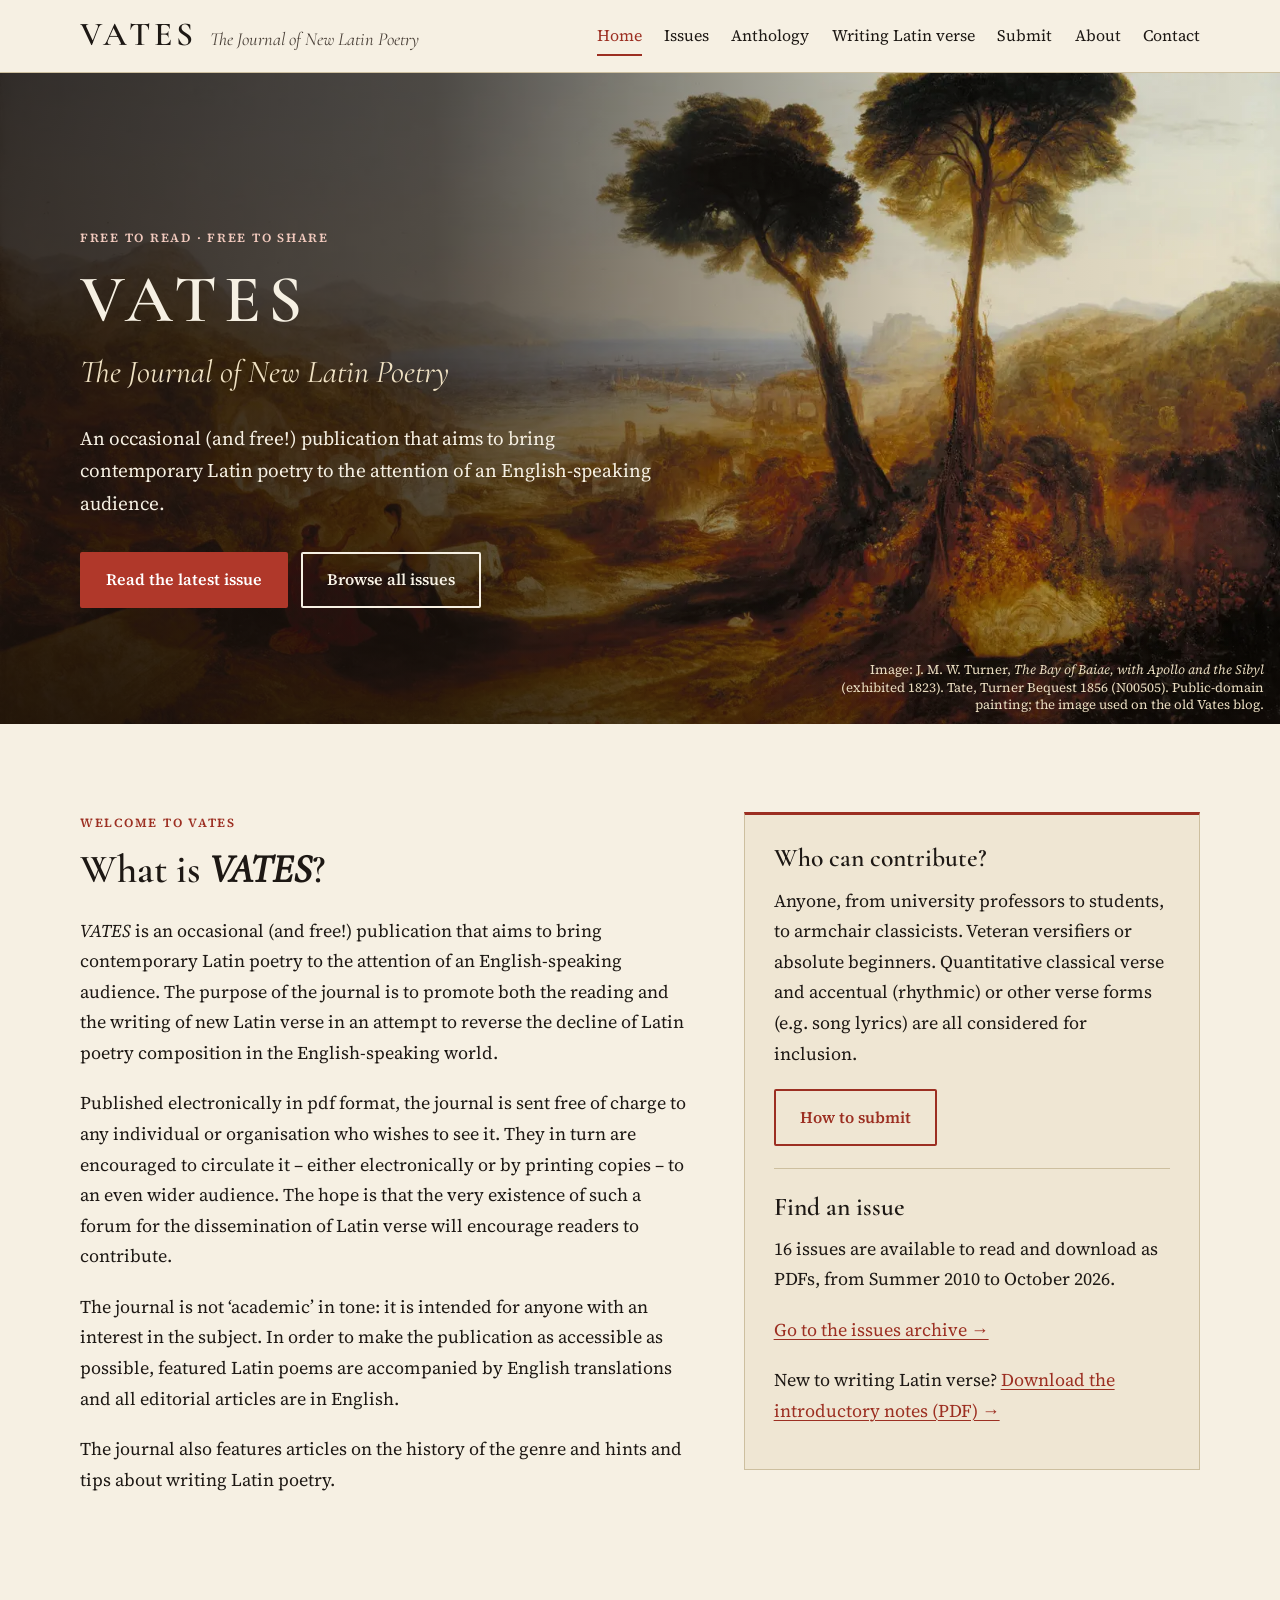
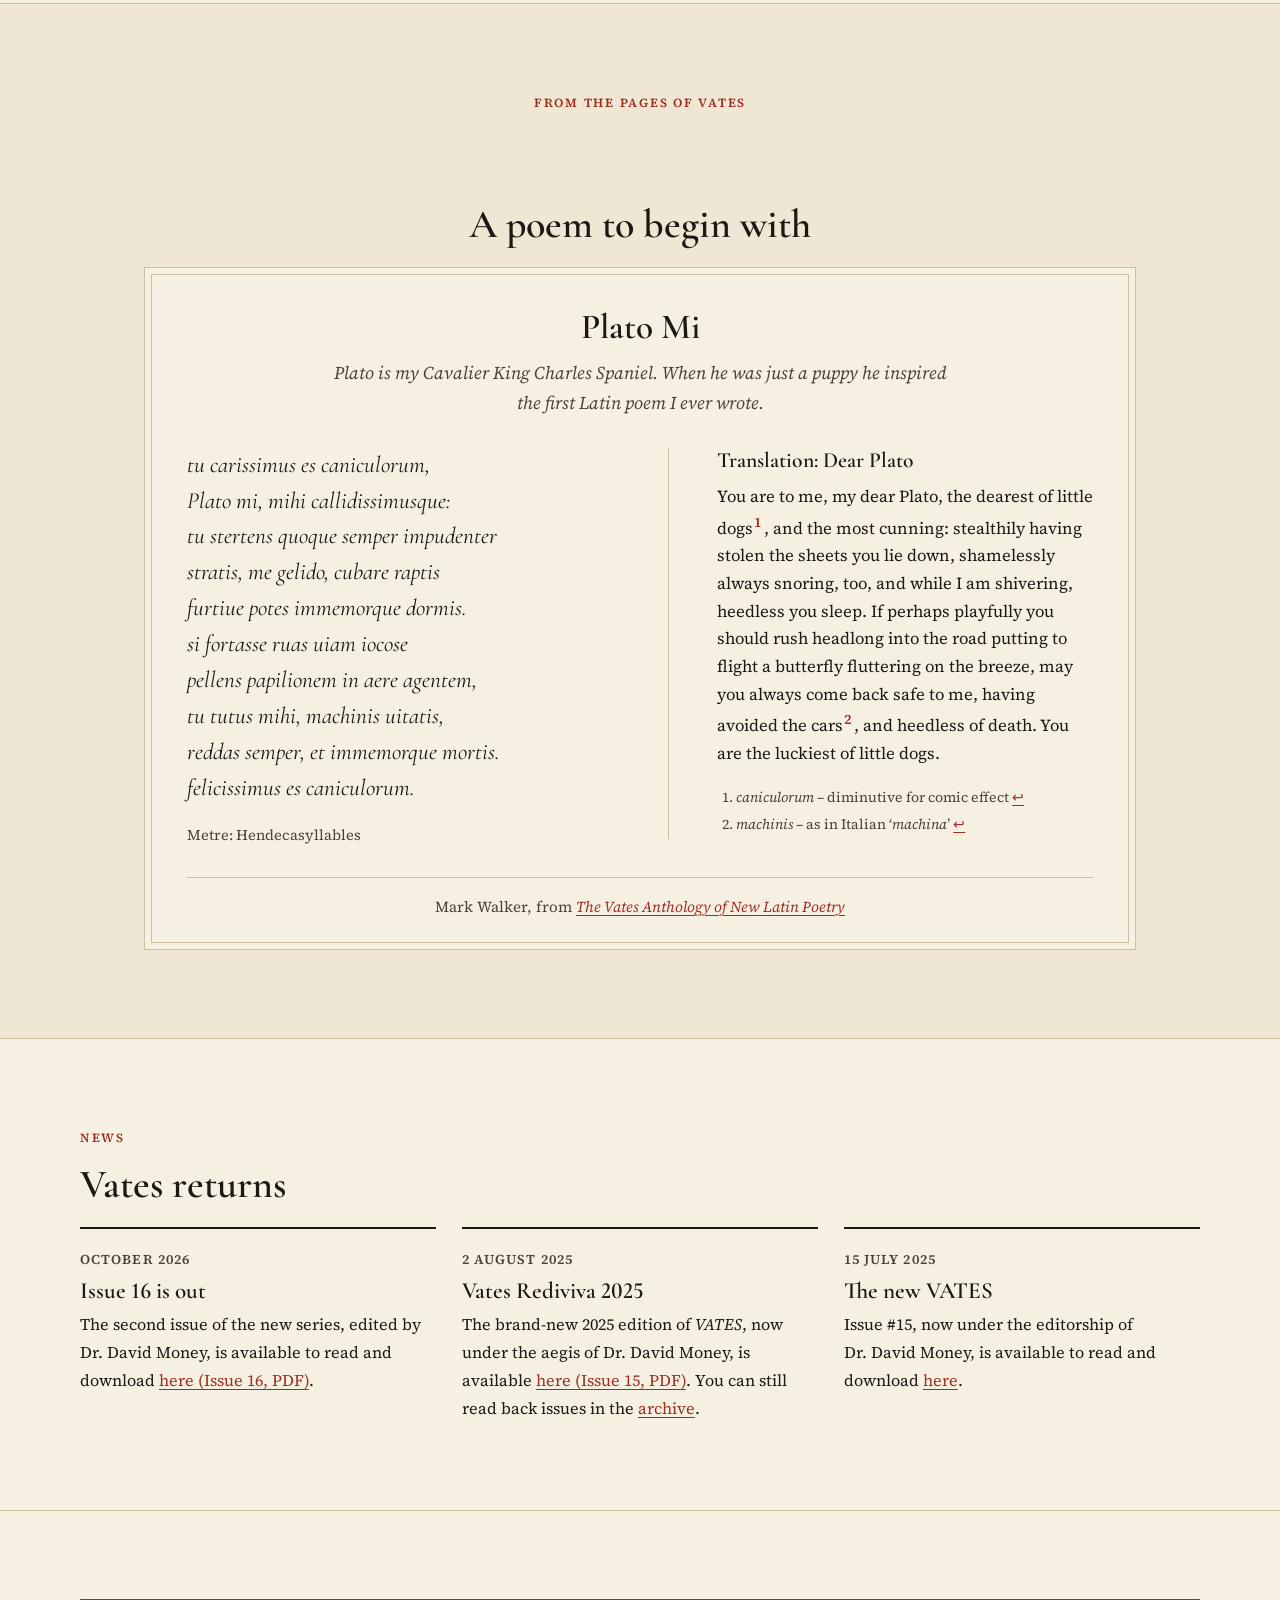
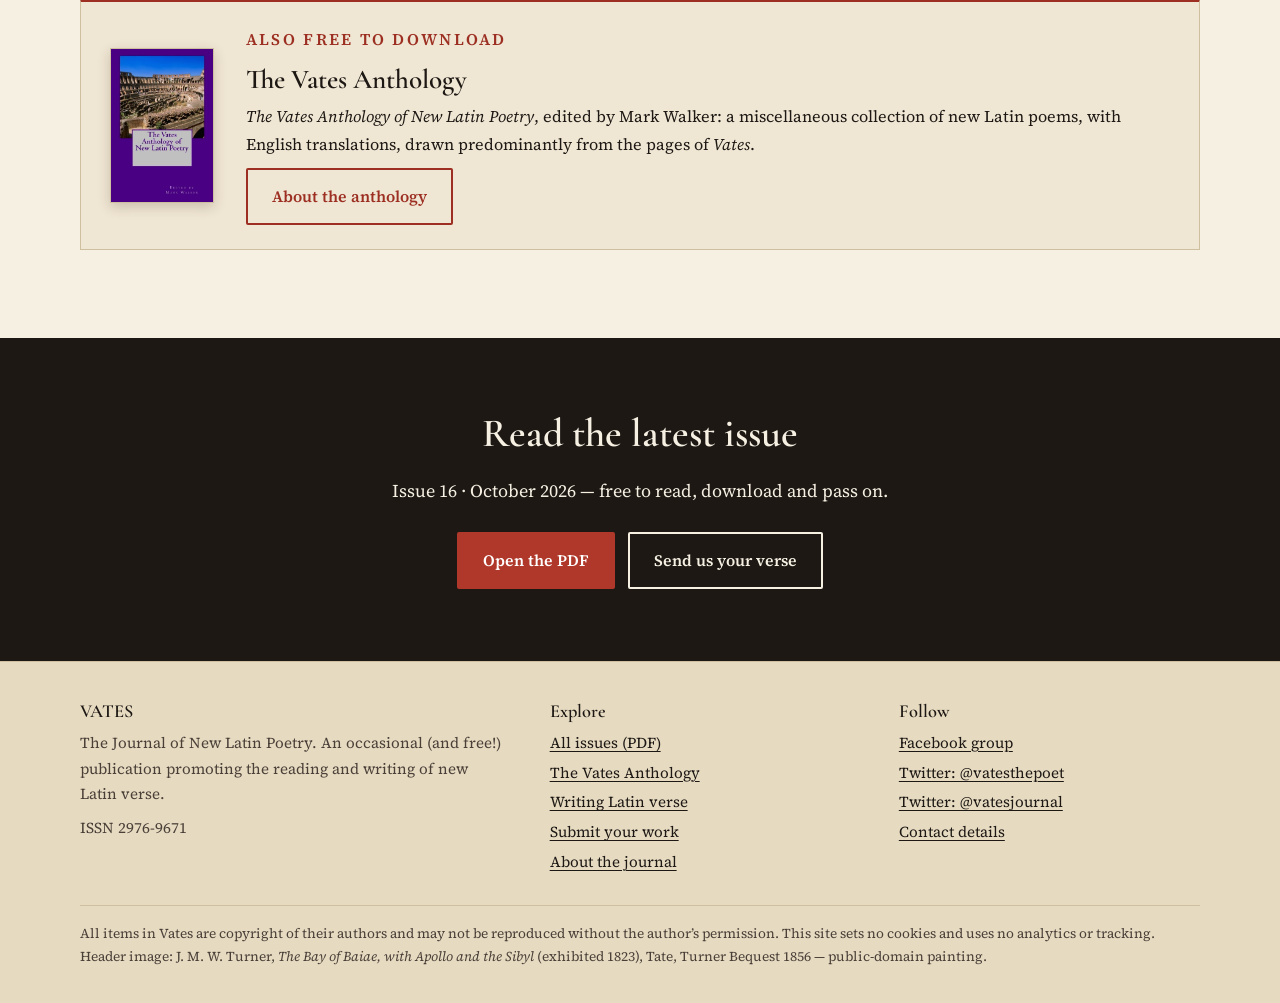
==== commit 5dce7350: "Add Issue 16 (October 2026)" ====
--- a/index.html
+++ b/index.html
@@ -35,7 +35,7 @@
     <p class="sub">The Journal of New Latin Poetry</p>
     <p class="lede">An occasional (and free!) publication that aims to bring contemporary Latin poetry to the attention of an English-speaking audience.</p>
     <div class="btns">
-      <a class="btn" href="issues/vates-issue-15.pdf" data-latest-link>Read the latest issue</a>
+      <a class="btn" href="issues/vates-issue-16.pdf" data-latest-link>Read the latest issue</a>
       <a class="btn ghost" href="issues.html">Browse all issues</a>
     </div>
   </div>
@@ -58,7 +58,7 @@
       <p><a class="btn ghost" href="contribute.html">How to submit</a></p>
       <hr style="border:0;border-top:1px solid var(--rule);margin:1.4rem 0">
       <h3>Find an issue</h3>
-      <p><span data-issue-count>15</span> issues are available to read and download as PDFs, from Summer&nbsp;2010 to August&nbsp;2025.</p>
+      <p><span data-issue-count>16</span> issues are available to read and download as PDFs, from Summer&nbsp;2010 to October&nbsp;2026.</p>
       <p><a href="issues.html">Go to the issues archive &rarr;</a></p>
       <p>New to writing Latin verse? <a href="writing-latin-verse.html#intro-notes">Download the introductory notes (PDF) &rarr;</a></p>
     </aside>
@@ -110,6 +110,11 @@
     <h2 id="news-h">Vates returns</h2>
     <ul class="news">
       <li>
+        <time datetime="2026-10">October 2026</time>
+        <h3>Issue 16 is out</h3>
+        <p>The second issue of the new series, edited by Dr.&nbsp;David Money, is available to read and download <a href="issues/vates-issue-16.pdf">here (Issue&nbsp;16, PDF)</a>.</p>
+      </li>
+      <li>
         <time datetime="2025-08-02">2 August 2025</time>
         <h3>Vates Rediviva 2025</h3>
         <p>The brand-new 2025 edition of <em>VATES</em>, now under the aegis of Dr.&nbsp;David Money, is available <a href="issues/vates-issue-15.pdf">here (Issue&nbsp;15, PDF)</a>. You can still read back issues in the <a href="issues.html">archive</a>.</p>
@@ -140,9 +145,9 @@
 <section class="cta-band">
   <div class="wrap">
     <h2>Read the latest issue</h2>
-    <p><span data-latest-label>Issue 15 &middot; August 2025</span> &mdash; free to read, download and pass on.</p>
+    <p><span data-latest-label>Issue 16 &middot; October 2026</span> &mdash; free to read, download and pass on.</p>
     <div class="btns">
-      <a class="btn" href="issues/vates-issue-15.pdf" data-latest-link>Open the PDF</a>
+      <a class="btn" href="issues/vates-issue-16.pdf" data-latest-link>Open the PDF</a>
       <a class="btn ghost" href="contribute.html">Send us your verse</a>
     </div>
   </div>
--- a/css/style.css
+++ b/css/style.css
@@ -300,3 +300,7 @@
   .poem-english { border-left: 0; padding-left: 0; border-top: 1px solid var(--rule); padding-top: 1.4rem; }
 }
 @media (max-width: 34rem) { .poem-frame { padding: 1.8rem 1.3rem 1.4rem; } .poem-latin .verse { font-size: 1.3rem; } }
+
+.sr-only { position: absolute; width: 1px; height: 1px; margin: -1px; padding: 0; overflow: hidden; clip: rect(0 0 0 0); white-space: nowrap; border: 0; }
+.dl-box .btn.ghost { font-size: 1rem; padding: .9rem 1.4rem; }
+@media (max-width: 34rem) { .dl-box .btns { flex-direction: column; } .dl-box .btn.ghost { text-align: center; } }
